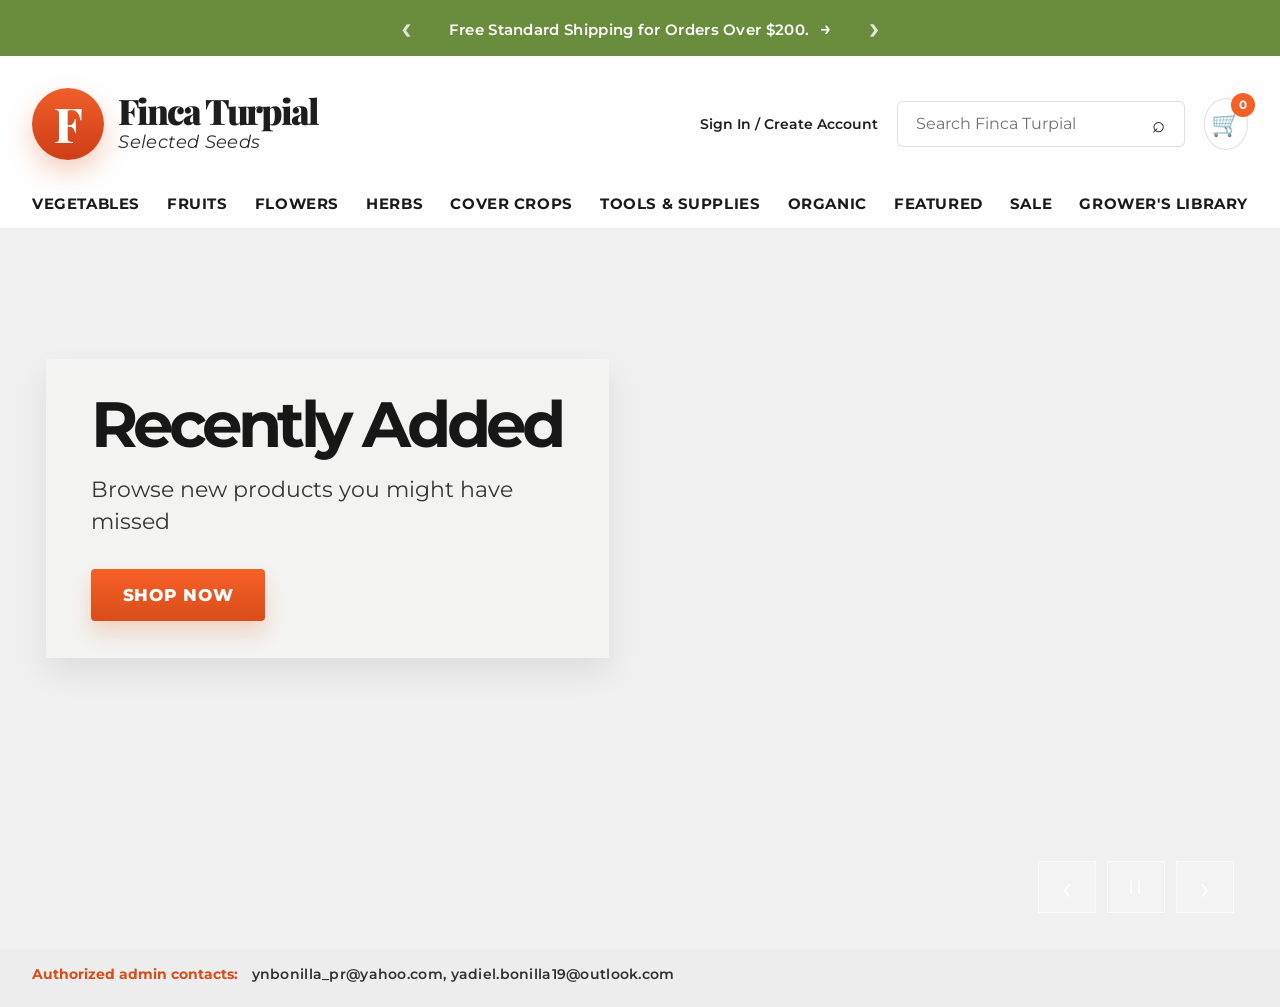
==== index.html @ 41f4fab1 "Initial Finca Turpial page" ====
<!DOCTYPE html>
<html lang="en">
  <head>
    <meta charset="UTF-8" />
    <meta name="viewport" content="width=device-width, initial-scale=1.0" />
    <title>Finca Turpial</title>
    <link rel="preconnect" href="https://fonts.googleapis.com" />
    <link rel="preconnect" href="https://fonts.gstatic.com" crossorigin />
    <link href="https://fonts.googleapis.com/css2?family=Montserrat:wght@400;500;600;700;800;900&family=Playfair+Display:wght@700;800;900&display=swap" rel="stylesheet" />
    <link rel="stylesheet" href="styles.css" />
  </head>
  <body>
    <div class="promo-bar">
      <button class="promo-arrow" aria-label="Previous offer">&lsaquo;</button>
      <span>Free Standard Shipping for Orders Over $200. <span class="promo-link">→</span></span>
      <button class="promo-arrow" aria-label="Next offer">&rsaquo;</button>
    </div>

    <header class="site-header">
      <div class="top-row">
        <div class="brand-wrap" aria-label="Finca Turpial home page">
          <div class="brand-mark">
            <span class="brand-circle">F</span>
          </div>
          <div class="brand-text">
            <h1>Finca Turpial</h1>
            <span>Selected Seeds</span>
          </div>
        </div>

        <div class="header-tools">
          <a href="#" class="account-link">Sign In / Create Account</a>

          <div class="search-wrap">
            <input type="text" aria-label="Search Finca Turpial" placeholder="Search Finca Turpial" />
            <button aria-label="Search">⌕</button>
          </div>

          <button class="cart-button" aria-label="Shopping cart">
            <span class="cart-icon">🛒</span>
            <span class="cart-count">0</span>
          </button>
        </div>
      </div>

      <nav class="main-nav" aria-label="Main navigation">
        <a href="#">VEGETABLES</a>
        <a href="#">FRUITS</a>
        <a href="#">FLOWERS</a>
        <a href="#">HERBS</a>
        <a href="#">COVER CROPS</a>
        <a href="#">TOOLS &amp; SUPPLIES</a>
        <a href="#">ORGANIC</a>
        <a href="#">FEATURED</a>
        <a href="#">SALE</a>
        <a href="#">GROWER'S LIBRARY</a>
      </nav>
    </header>

    <main class="hero-section">
      <div class="hero-card">
        <h2>Recently Added</h2>
        <p>Browse new products you might have missed</p>
        <button class="shop-button">SHOP NOW</button>
      </div>

      <div class="slider-controls" aria-label="Slider controls">
        <button class="control-button" aria-label="Previous slide">&lsaquo;</button>
        <button class="control-button pause" aria-label="Pause slider">II</button>
        <button class="control-button" aria-label="Next slide">&rsaquo;</button>
      </div>
    </main>

    <div class="admin-note">
      <strong>Authorized admin contacts:</strong>
      <span id="admin-list"></span>
    </div>

    <script src="script.js"></script>
  </body>
</html>
---- styles.css ----
:root {
  --orange: #f66027;
  --orange-deep: #d94d19;
  --orange-soft: #f8a16d;
  --white: #ffffff;
  --ash: #f1f1f1;
  --text: #1f1f1f;
  --muted: #4a4a4a;
  --shadow: rgba(19, 25, 18, 0.14);
}

* {
  box-sizing: border-box;
}

html {
  scroll-behavior: smooth;
}

body {
  margin: 0;
  font-family: "Montserrat", Arial, sans-serif;
  background: #ededed;
  color: var(--text);
}

button,
input {
  font: inherit;
}

.promo-bar {
  display: flex;
  align-items: center;
  justify-content: center;
  gap: 2rem;
  height: 56px;
  background: #6a8d3d;
  color: var(--white);
  font-size: 0.96rem;
  font-weight: 600;
  letter-spacing: 0.02em;
  position: relative;
}

.promo-arrow {
  background: transparent;
  border: none;
  color: var(--white);
  font-size: 2rem;
  line-height: 1;
  cursor: pointer;
  opacity: 0.8;
}

.promo-link {
  font-size: 1.2rem;
  margin-left: 0.4rem;
}

.site-header {
  background: rgba(255, 255, 255, 0.96);
  padding: 1.3rem 2rem 0;
  box-shadow: inset 0 -1px 0 rgba(49, 49, 49, 0.08);
}

.top-row {
  display: flex;
  align-items: center;
  justify-content: space-between;
  gap: 1.5rem;
  max-width: 1440px;
  margin: 0 auto;
  padding: 0.7rem 0 1rem;
}

.brand-wrap {
  display: flex;
  align-items: center;
  gap: 0.9rem;
  min-width: 320px;
}

.brand-mark {
  width: 72px;
  height: 72px;
  border-radius: 50%;
  display: grid;
  place-items: center;
  background: linear-gradient(180deg, #ef5f2b 0%, #cf3d17 100%);
  box-shadow: 0 12px 25px rgba(230, 94, 35, 0.28);
}

.brand-circle {
  font-family: "Playfair Display", serif;
  font-size: 3rem;
  font-weight: 800;
  color: var(--white);
  transform: translateY(-1px);
}

.brand-text {
  display: flex;
  flex-direction: column;
  align-items: flex-start;
}

.brand-text h1 {
  margin: 0;
  font-size: clamp(2.2rem, 2.6vw, 4rem);
  line-height: 0.9;
  letter-spacing: -0.06em;
  font-weight: 900;
  color: #1d1d1d;
  font-family: "Playfair Display", serif;
}

.brand-text span {
  font-size: 1.15rem;
  font-style: italic;
  color: #2d2d2d;
  letter-spacing: 0.02em;
  margin-top: 0.2rem;
}

.header-tools {
  display: flex;
  align-items: center;
  gap: 1.2rem;
}

.account-link {
  color: var(--text);
  text-decoration: none;
  font-size: 0.9rem;
  font-weight: 600;
  white-space: nowrap;
}

.search-wrap {
  display: flex;
  align-items: center;
  width: min(100%, 360px);
  height: 46px;
  padding: 0 0.8rem 0 1rem;
  background: var(--white);
  border: 1px solid rgba(0, 0, 0, 0.12);
  border-radius: 6px;
}

.search-wrap input {
  flex: 1;
  border: none;
  outline: none;
  background: transparent;
  color: var(--text);
  font-size: 1rem;
}

.search-wrap input::placeholder {
  color: rgba(0, 0, 0, 0.56);
}

.search-wrap button {
  background: transparent;
  border: none;
  color: var(--text);
  font-size: 1.4rem;
  cursor: pointer;
}

.cart-button {
  position: relative;
  width: 52px;
  height: 52px;
  border: 1px solid rgba(0, 0, 0, 0.12);
  border-radius: 50%;
  background: var(--white);
  cursor: pointer;
}

.cart-icon {
  font-size: 1.5rem;
}

.cart-count {
  position: absolute;
  top: -6px;
  right: -8px;
  width: 24px;
  height: 24px;
  border-radius: 50%;
  background: var(--orange);
  color: var(--white);
  display: grid;
  place-items: center;
  font-size: 0.72rem;
  font-weight: 700;
}

.main-nav {
  max-width: 1440px;
  margin: 0 auto;
  display: flex;
  align-items: center;
  justify-content: space-between;
  gap: 1rem;
  padding: 1.2rem 0 1rem;
  flex-wrap: wrap;
}

.main-nav a {
  color: #1a1a1a;
  text-decoration: none;
  font-size: 0.92rem;
  font-weight: 700;
  letter-spacing: 0.04em;
  text-transform: uppercase;
}

.hero-section {
  position: relative;
  min-height: 720px;
  background-image: url("https://images.unsplash.com/photo-1466692476868-aef1dfb1e735?auto=format&fit=crop&w=1800&q=80");
  background-size: cover;
  background-position: center;
  overflow: hidden;
}

.hero-section::before {
  content: "";
  position: absolute;
  inset: 0;
  background: rgba(255, 255, 255, 0.15);
}

.hero-card {
  position: absolute;
  left: 46px;
  top: 130px;
  width: min(630px, 44vw);
  padding: 2.2rem 2.8rem 2.3rem;
  background: rgba(245, 244, 242, 0.66);
  backdrop-filter: blur(3px);
  border-radius: 0;
  box-shadow: 0 14px 30px rgba(8, 8, 8, 0.08);
}

.hero-card h2 {
  margin: 0;
  font-size: clamp(3.2rem, 5vw, 6rem);
  line-height: 0.95;
  letter-spacing: -0.07em;
  font-weight: 700;
  color: #171717;
  font-family: "Montserrat", Arial, sans-serif;
}

.hero-card p {
  margin: 1.2rem 0 2rem;
  color: rgba(17, 17, 17, 0.84);
  font-size: clamp(1.2rem, 1.7vw, 1.6rem);
  line-height: 1.45;
  max-width: 30ch;
}

.shop-button {
  border: none;
  background: linear-gradient(180deg, var(--orange) 0%, var(--orange-deep) 100%);
  color: var(--white);
  font-size: 1.05rem;
  font-weight: 800;
  letter-spacing: 0.04em;
  padding: 1rem 2rem;
  border-radius: 4px;
  box-shadow: 0 12px 20px rgba(230, 94, 35, 0.22);
  cursor: pointer;
}

.slider-controls {
  position: absolute;
  right: 46px;
  bottom: 36px;
  display: flex;
  gap: 0.7rem;
}

.control-button {
  width: 58px;
  height: 52px;
  border: 1px solid rgba(255, 255, 255, 0.6);
  background: rgba(255, 255, 255, 0.18);
  color: var(--white);
  font-size: 2rem;
  cursor: pointer;
}

.control-button.pause {
  font-size: 1.2rem;
  letter-spacing: 0.12em;
}

.admin-note {
  display: flex;
  flex-wrap: wrap;
  align-items: center;
  gap: 0.85rem;
  max-width: 1440px;
  margin: 0 auto;
  padding: 1rem 2rem 1.5rem;
  font-size: 0.9rem;
  color: #313131;
}

.admin-note strong {
  color: var(--orange-deep);
}

#admin-list {
  font-weight: 600;
  letter-spacing: 0.02em;
}

@media (max-width: 980px) {
  .top-row {
    flex-wrap: wrap;
    justify-content: center;
  }

  .header-tools {
    width: 100%;
    justify-content: center;
    flex-wrap: wrap;
  }

  .main-nav {
    justify-content: center;
  }

  .hero-card {
    position: relative;
    inset: auto;
    width: min(90vw, 520px);
    margin: 150px 0 0 32px;
  }
}

@media (max-width: 640px) {
  .promo-bar {
    gap: 0.8rem;
    font-size: 0.78rem;
    padding: 0 1rem;
  }

  .site-header {
    padding-left: 0.85rem;
    padding-right: 0.85rem;
  }

  .brand-wrap {
    width: 100%;
    justify-content: center;
  }

  .brand-text h1 {
    font-size: 2.3rem;
  }

  .search-wrap {
    width: min(100%, 280px);
  }

  .hero-section {
    min-height: 540px;
  }

  .hero-card {
    margin-left: 0.9rem;
    padding: 1.5rem 1.2rem;
    width: min(82vw, 420px);
  }

  .hero-card h2 {
    font-size: 2.8rem;
  }

  .hero-card p {
    font-size: 1.1rem;
  }

  .slider-controls {
    right: 14px;
    bottom: 20px;
  }
}
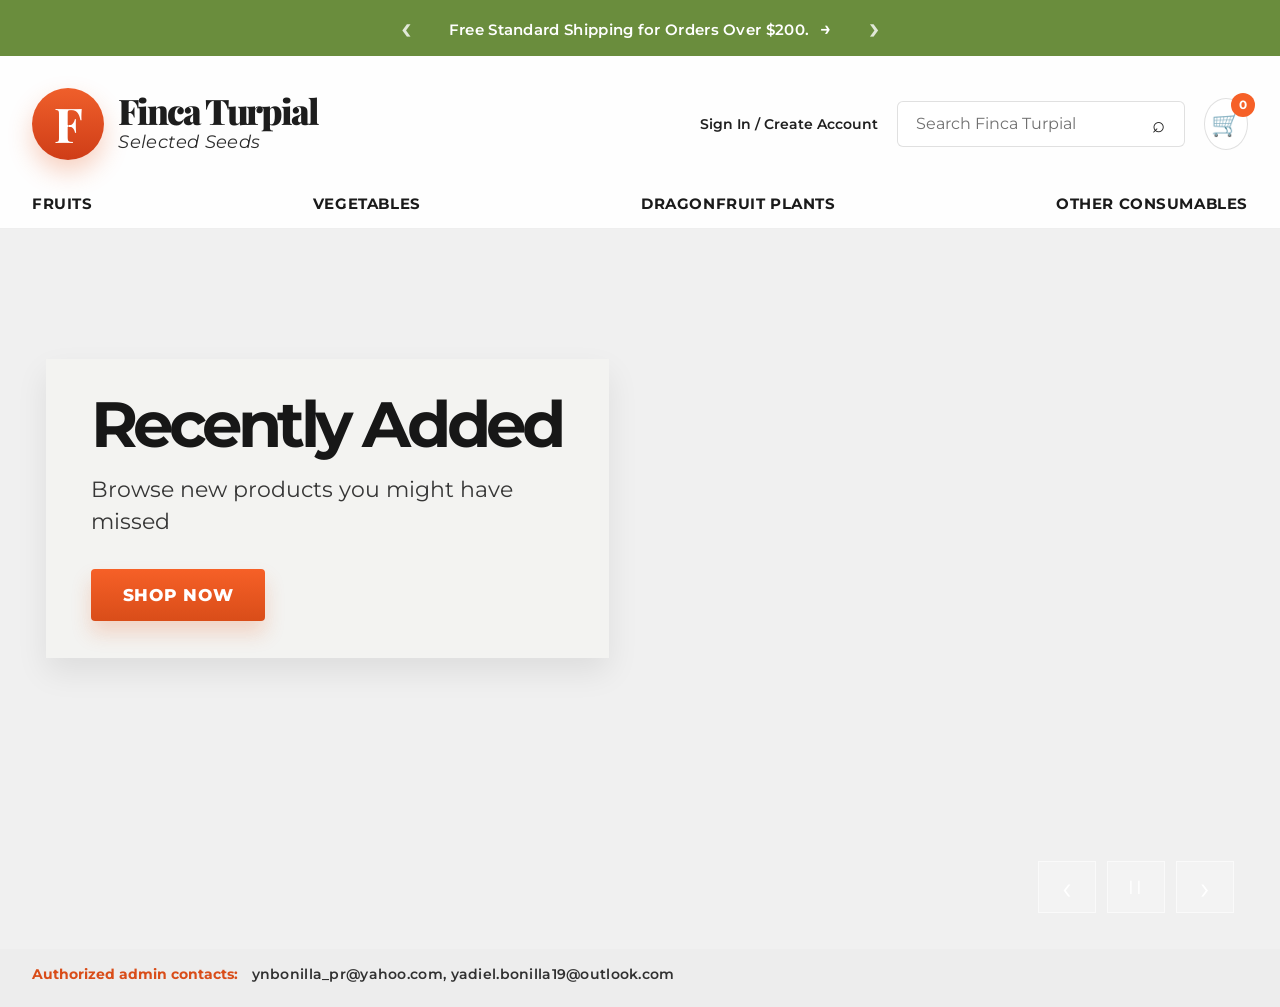
==== commit 1ba29c91: "Reduce menu items to fruit and consumable categories" ====
--- a/index.html
+++ b/index.html
@@ -44,16 +44,10 @@
       </div>
 
       <nav class="main-nav" aria-label="Main navigation">
+        <a href="#">FRUITS</a>
         <a href="#">VEGETABLES</a>
-        <a href="#">FRUITS</a>
-        <a href="#">FLOWERS</a>
-        <a href="#">HERBS</a>
-        <a href="#">COVER CROPS</a>
-        <a href="#">TOOLS &amp; SUPPLIES</a>
-        <a href="#">ORGANIC</a>
-        <a href="#">FEATURED</a>
-        <a href="#">SALE</a>
-        <a href="#">GROWER'S LIBRARY</a>
+        <a href="#">DRAGONFRUIT PLANTS</a>
+        <a href="#">OTHER CONSUMABLES</a>
       </nav>
     </header>
 
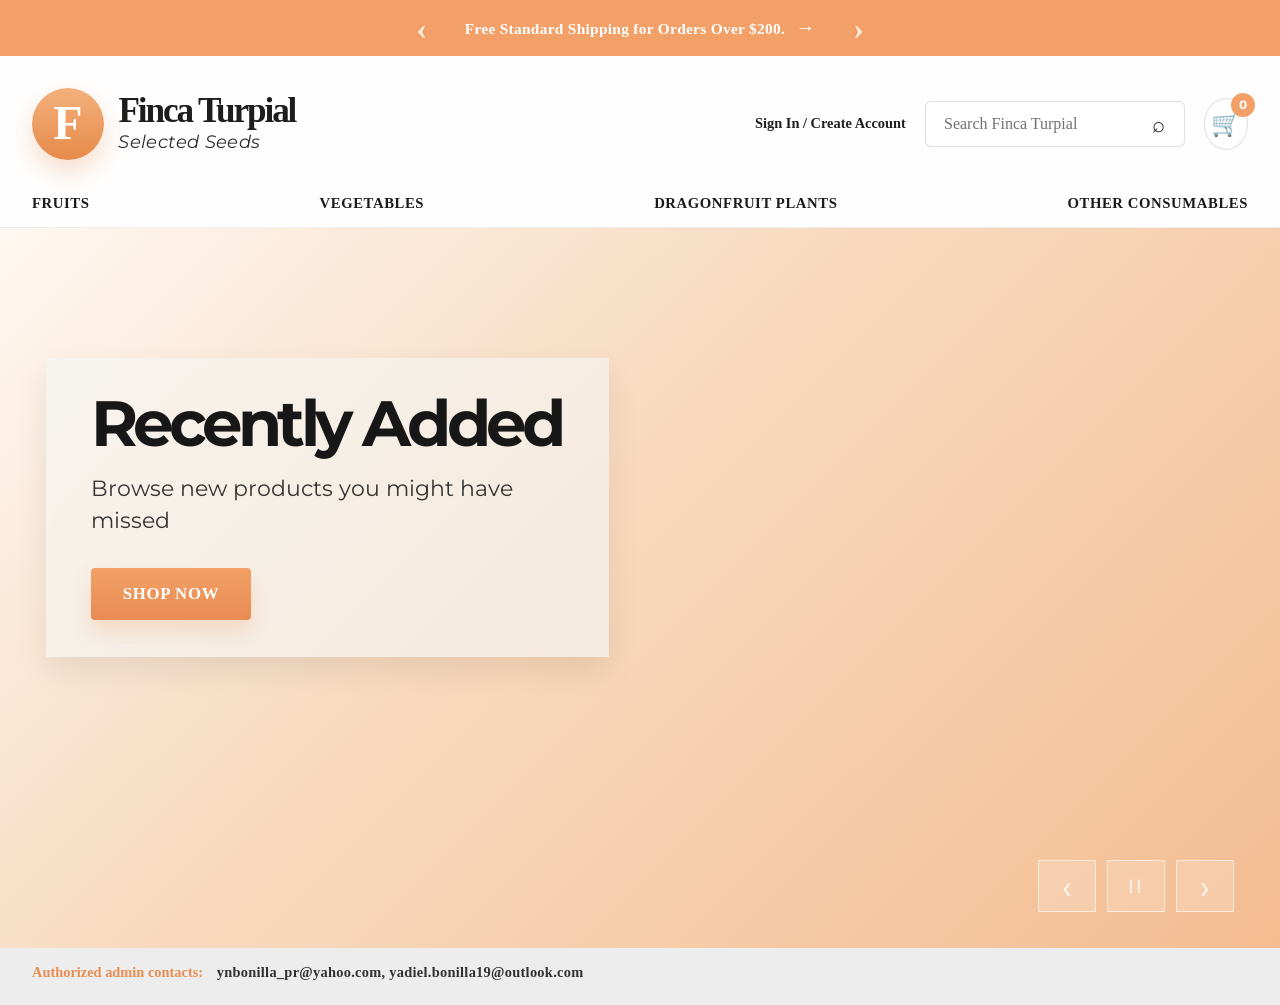
==== commit 90debc2d: "Switch to Copperplate-style typography" ====
--- a/index.html
+++ b/index.html
@@ -6,7 +6,7 @@
     <title>Finca Turpial</title>
     <link rel="preconnect" href="https://fonts.googleapis.com" />
     <link rel="preconnect" href="https://fonts.gstatic.com" crossorigin />
-    <link href="https://fonts.googleapis.com/css2?family=Montserrat:wght@400;500;600;700;800;900&family=Playfair+Display:wght@700;800;900&display=swap" rel="stylesheet" />
+    <link href="https://fonts.googleapis.com/css2?family=Copperplate:wght@400;700&family=Montserrat:wght@400;500;600;700;800;900&display=swap" rel="stylesheet" />
     <link rel="stylesheet" href="styles.css" />
   </head>
   <body>
--- a/styles.css
+++ b/styles.css
@@ -1,7 +1,7 @@
 :root {
-  --orange: #f66027;
-  --orange-deep: #d94d19;
-  --orange-soft: #f8a16d;
+  --orange: #f2a067;
+  --orange-deep: #e88c52;
+  --orange-soft: #f7c59a;
   --white: #ffffff;
   --ash: #f1f1f1;
   --text: #1f1f1f;
@@ -24,6 +24,18 @@
   color: var(--text);
 }
 
+.brand-text h1,
+.hero-card h2,
+.main-nav a,
+.shop-button,
+.promo-bar,
+.account-link,
+.search-wrap input,
+.admin-note strong,
+.admin-note span {
+  font-family: "Copperplate", "Copperplate Gothic", "Papyrus", serif;
+}
+
 button,
 input {
   font: inherit;
@@ -35,7 +47,7 @@
   justify-content: center;
   gap: 2rem;
   height: 56px;
-  background: #6a8d3d;
+  background: var(--orange);
   color: var(--white);
   font-size: 0.96rem;
   font-weight: 600;
@@ -87,8 +99,8 @@
   border-radius: 50%;
   display: grid;
   place-items: center;
-  background: linear-gradient(180deg, #ef5f2b 0%, #cf3d17 100%);
-  box-shadow: 0 12px 25px rgba(230, 94, 35, 0.28);
+  background: linear-gradient(180deg, #f4b07c 0%, #e68b4a 100%);
+  box-shadow: 0 12px 25px rgba(230, 141, 82, 0.28);
 }
 
 .brand-circle {
@@ -221,9 +233,7 @@
 .hero-section {
   position: relative;
   min-height: 720px;
-  background-image: url("https://images.unsplash.com/photo-1466692476868-aef1dfb1e735?auto=format&fit=crop&w=1800&q=80");
-  background-size: cover;
-  background-position: center;
+  background: linear-gradient(135deg, #fff7f1 0%, #f7d8bb 42%, #f3b88a 100%);
   overflow: hidden;
 }
 
@@ -231,7 +241,7 @@
   content: "";
   position: absolute;
   inset: 0;
-  background: rgba(255, 255, 255, 0.15);
+  background: rgba(255, 255, 255, 0.06);
 }
 
 .hero-card {
@@ -273,7 +283,7 @@
   letter-spacing: 0.04em;
   padding: 1rem 2rem;
   border-radius: 4px;
-  box-shadow: 0 12px 20px rgba(230, 94, 35, 0.22);
+  box-shadow: 0 12px 20px rgba(230, 141, 82, 0.22);
   cursor: pointer;
 }
 
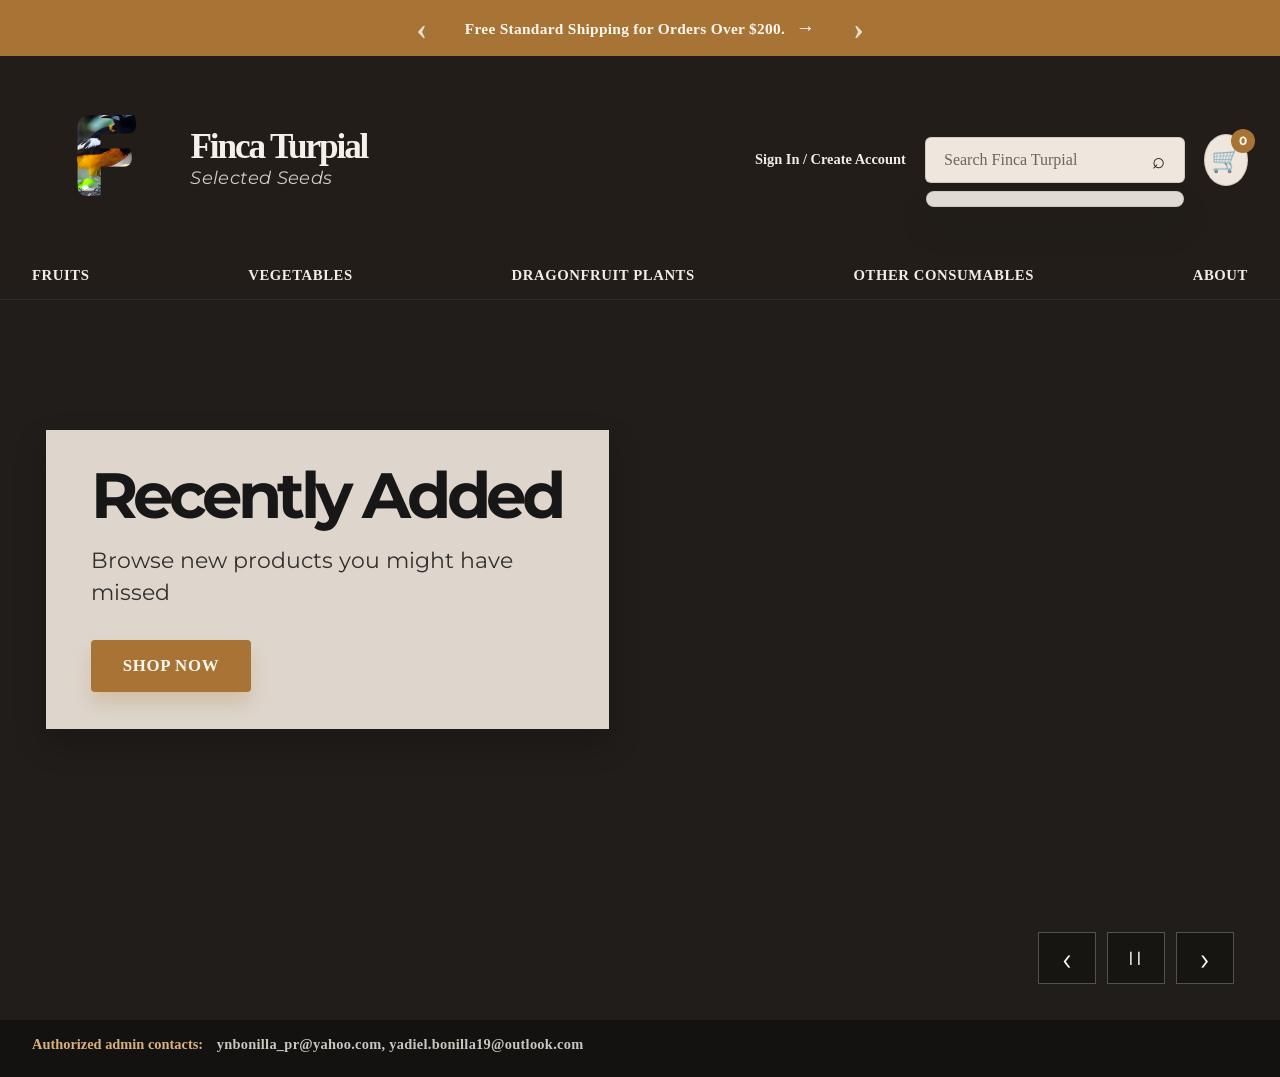
==== commit c95464bd: "Use bold rounded Baloo 2 font for logo F to match reference style" ====
--- a/index.html
+++ b/index.html
@@ -6,7 +6,7 @@
     <title>Finca Turpial</title>
     <link rel="preconnect" href="https://fonts.googleapis.com" />
     <link rel="preconnect" href="https://fonts.gstatic.com" crossorigin />
-    <link href="https://fonts.googleapis.com/css2?family=Copperplate:wght@400;700&family=Montserrat:wght@400;500;600;700;800;900&display=swap" rel="stylesheet" />
+    <link href="https://fonts.googleapis.com/css2?family=Copperplate:wght@400;700&family=Baloo+2:wght@700;800&family=Montserrat:wght@400;500;600;700;800;900&display=swap" rel="stylesheet" />
     <link rel="stylesheet" href="styles.css" />
   </head>
   <body>
@@ -44,10 +44,11 @@
       </div>
 
       <nav class="main-nav" aria-label="Main navigation">
-        <a href="#">FRUITS</a>
-        <a href="#">VEGETABLES</a>
-        <a href="#">DRAGONFRUIT PLANTS</a>
-        <a href="#">OTHER CONSUMABLES</a>
+        <a href="fruits.html">FRUITS</a>
+        <a href="vegetables.html">VEGETABLES</a>
+        <a href="dragonfruit-plants.html">DRAGONFRUIT PLANTS</a>
+        <a href="other-consumables.html">OTHER CONSUMABLES</a>
+        <a href="about.html">ABOUT</a>
       </nav>
     </header>
 
--- a/styles.css
+++ b/styles.css
@@ -1,12 +1,19 @@
 :root {
-  --orange: #f2a067;
-  --orange-deep: #e88c52;
-  --orange-soft: #f7c59a;
+  --accent: #a87436;
+  --accent-deep: #8c5d22;
+  --accent-soft: #d8b27c;
+  --accent-contrast: #fff8ee;
+  --accent-rgb: 168, 116, 54;
+  --accent-deep-rgb: 140, 93, 34;
   --white: #ffffff;
-  --ash: #f1f1f1;
+  --surface: #221d19;
+  --surface-soft: #efe6dd;
+  --surface-card: #2a2420;
+  --surface-strong: #141210;
+  --ash: #302823;
   --text: #1f1f1f;
-  --muted: #4a4a4a;
-  --shadow: rgba(19, 25, 18, 0.14);
+  --muted: #4f4842;
+  --shadow: rgba(0, 0, 0, 0.3);
 }
 
 * {
@@ -20,8 +27,8 @@
 body {
   margin: 0;
   font-family: "Montserrat", Arial, sans-serif;
-  background: #ededed;
-  color: var(--text);
+  background: var(--surface-strong);
+  color: #f4ede6;
 }
 
 .brand-text h1,
@@ -47,8 +54,8 @@
   justify-content: center;
   gap: 2rem;
   height: 56px;
-  background: var(--orange);
-  color: var(--white);
+  background: var(--accent);
+  color: var(--accent-contrast);
   font-size: 0.96rem;
   font-weight: 600;
   letter-spacing: 0.02em;
@@ -58,22 +65,27 @@
 .promo-arrow {
   background: transparent;
   border: none;
-  color: var(--white);
+  color: var(--accent-contrast);
   font-size: 2rem;
   line-height: 1;
   cursor: pointer;
   opacity: 0.8;
 }
 
+.promo-arrow:hover,
+.promo-arrow:focus-visible {
+  opacity: 1;
+}
+
 .promo-link {
   font-size: 1.2rem;
   margin-left: 0.4rem;
 }
 
 .site-header {
-  background: rgba(255, 255, 255, 0.96);
+  background: var(--surface);
   padding: 1.3rem 2rem 0;
-  box-shadow: inset 0 -1px 0 rgba(49, 49, 49, 0.08);
+  box-shadow: inset 0 -1px 0 rgba(255, 255, 255, 0.08);
 }
 
 .top-row {
@@ -94,21 +106,34 @@
 }
 
 .brand-mark {
-  width: 72px;
-  height: 72px;
-  border-radius: 50%;
+  width: 144px;
+  height: 144px;
   display: grid;
   place-items: center;
-  background: linear-gradient(180deg, #f4b07c 0%, #e68b4a 100%);
-  box-shadow: 0 12px 25px rgba(230, 141, 82, 0.28);
 }
 
 .brand-circle {
-  font-family: "Playfair Display", serif;
-  font-size: 3rem;
+  font-family: "Baloo 2", "Playfair Display", sans-serif;
+  font-size: 8.25rem;
   font-weight: 800;
-  color: var(--white);
+  line-height: 1;
+  color: var(--accent-contrast);
   transform: translateY(-1px);
+  background-image: url("assets/logo-fill.jpg");
+  background-size: 180%;
+  background-position: 70% 25%;
+  background-repeat: no-repeat;
+  -webkit-background-clip: text;
+  background-clip: text;
+  -webkit-text-fill-color: transparent;
+}
+
+/* Fallback for browsers without background-clip: text support */
+@supports not ((-webkit-background-clip: text) or (background-clip: text)) {
+  .brand-circle {
+    background-image: none;
+    color: var(--accent-contrast);
+  }
 }
 
 .brand-text {
@@ -123,14 +148,14 @@
   line-height: 0.9;
   letter-spacing: -0.06em;
   font-weight: 900;
-  color: #1d1d1d;
+  color: #f7f0e9;
   font-family: "Playfair Display", serif;
 }
 
 .brand-text span {
   font-size: 1.15rem;
   font-style: italic;
-  color: #2d2d2d;
+  color: rgba(247, 240, 233, 0.82);
   letter-spacing: 0.02em;
   margin-top: 0.2rem;
 }
@@ -142,7 +167,7 @@
 }
 
 .account-link {
-  color: var(--text);
+  color: #f3ece4;
   text-decoration: none;
   font-size: 0.9rem;
   font-weight: 600;
@@ -150,12 +175,13 @@
 }
 
 .search-wrap {
+  position: relative;
   display: flex;
   align-items: center;
   width: min(100%, 360px);
   height: 46px;
   padding: 0 0.8rem 0 1rem;
-  background: var(--white);
+  background: var(--surface-soft);
   border: 1px solid rgba(0, 0, 0, 0.12);
   border-radius: 6px;
 }
@@ -181,13 +207,56 @@
   cursor: pointer;
 }
 
+.search-results {
+  position: absolute;
+  top: calc(100% + 0.55rem);
+  left: 0;
+  right: 0;
+  display: grid;
+  gap: 0.35rem;
+  padding: 0.45rem;
+  background: rgba(230, 223, 216, 0.98);
+  border: 1px solid rgba(0, 0, 0, 0.08);
+  border-radius: 12px;
+  box-shadow: 0 18px 35px rgba(19, 25, 18, 0.14);
+  z-index: 20;
+}
+
+.search-result {
+  display: flex;
+  align-items: center;
+  justify-content: space-between;
+  gap: 1rem;
+  width: 100%;
+  padding: 0.75rem 0.85rem;
+  border-radius: 10px;
+  color: var(--text);
+  text-align: left;
+  transition: background 0.2s ease, color 0.2s ease;
+}
+
+.search-result:hover,
+.search-result.active {
+  background: rgba(var(--accent-rgb), 0.18);
+  color: var(--accent-deep);
+}
+
+.search-result-name {
+  font-weight: 700;
+}
+
+.search-result-category {
+  color: var(--muted);
+  font-size: 0.84rem;
+}
+
 .cart-button {
   position: relative;
   width: 52px;
   height: 52px;
   border: 1px solid rgba(0, 0, 0, 0.12);
   border-radius: 50%;
-  background: var(--white);
+  background: var(--surface-soft);
   cursor: pointer;
 }
 
@@ -202,8 +271,8 @@
   width: 24px;
   height: 24px;
   border-radius: 50%;
-  background: var(--orange);
-  color: var(--white);
+  background: var(--accent);
+  color: var(--accent-contrast);
   display: grid;
   place-items: center;
   font-size: 0.72rem;
@@ -222,7 +291,7 @@
 }
 
 .main-nav a {
-  color: #1a1a1a;
+  color: #f3ece4;
   text-decoration: none;
   font-size: 0.92rem;
   font-weight: 700;
@@ -230,10 +299,15 @@
   text-transform: uppercase;
 }
 
+.main-nav a.active,
+.main-nav a:hover {
+  color: var(--accent-soft);
+}
+
 .hero-section {
   position: relative;
   min-height: 720px;
-  background: linear-gradient(135deg, #fff7f1 0%, #f7d8bb 42%, #f3b88a 100%);
+  background: #1a1613;
   overflow: hidden;
 }
 
@@ -241,7 +315,7 @@
   content: "";
   position: absolute;
   inset: 0;
-  background: rgba(255, 255, 255, 0.06);
+  background: rgba(255, 255, 255, 0.03);
 }
 
 .hero-card {
@@ -250,10 +324,10 @@
   top: 130px;
   width: min(630px, 44vw);
   padding: 2.2rem 2.8rem 2.3rem;
-  background: rgba(245, 244, 242, 0.66);
+  background: rgba(239, 230, 221, 0.92);
   backdrop-filter: blur(3px);
   border-radius: 0;
-  box-shadow: 0 14px 30px rgba(8, 8, 8, 0.08);
+  box-shadow: 0 14px 30px rgba(0, 0, 0, 0.22);
 }
 
 .hero-card h2 {
@@ -276,15 +350,21 @@
 
 .shop-button {
   border: none;
-  background: linear-gradient(180deg, var(--orange) 0%, var(--orange-deep) 100%);
-  color: var(--white);
+  background: var(--accent);
+  color: var(--accent-contrast);
   font-size: 1.05rem;
   font-weight: 800;
   letter-spacing: 0.04em;
   padding: 1rem 2rem;
   border-radius: 4px;
-  box-shadow: 0 12px 20px rgba(230, 141, 82, 0.22);
+  box-shadow: 0 12px 20px rgba(var(--accent-rgb), 0.24);
   cursor: pointer;
+}
+
+.shop-button:hover,
+.shop-button:focus-visible {
+  background: var(--accent-deep);
+  box-shadow: 0 14px 24px rgba(var(--accent-deep-rgb), 0.26);
 }
 
 .slider-controls {
@@ -298,8 +378,8 @@
 .control-button {
   width: 58px;
   height: 52px;
-  border: 1px solid rgba(255, 255, 255, 0.6);
-  background: rgba(255, 255, 255, 0.18);
+  border: 1px solid rgba(255, 255, 255, 0.26);
+  background: rgba(20, 18, 16, 0.72);
   color: var(--white);
   font-size: 2rem;
   cursor: pointer;
@@ -308,6 +388,276 @@
 .control-button.pause {
   font-size: 1.2rem;
   letter-spacing: 0.12em;
+}
+
+.catalog-page {
+  padding: 3rem 2rem 4rem;
+  background: var(--surface);
+}
+
+.category-shell {
+  max-width: 1320px;
+  margin: 0 auto;
+}
+
+.page-heading {
+  margin: 0 0 1.5rem;
+  font-size: clamp(2.2rem, 4vw, 4rem);
+  text-transform: uppercase;
+  letter-spacing: 0.04em;
+  color: #f4ede6;
+}
+
+.page-subtitle {
+  margin: 0 0 2rem;
+  color: rgba(244, 237, 230, 0.74);
+  font-size: 1.05rem;
+  max-width: 62ch;
+}
+
+.product-grid {
+  display: grid;
+  grid-template-columns: repeat(4, minmax(0, 1fr));
+  gap: 1.6rem 1.8rem;
+  align-items: start;
+}
+
+.product-card {
+  position: relative;
+  width: 100%;
+  background: var(--surface-card);
+  border: 1px solid rgba(var(--accent-rgb), 0.18);
+  border-radius: 18px;
+  box-shadow: 0 12px 26px rgba(0, 0, 0, 0.24);
+  overflow: hidden;
+  transition: transform 0.25s ease, box-shadow 0.25s ease, border-color 0.25s ease;
+}
+
+.product-card[tabindex] {
+  cursor: default;
+}
+
+.product-card:focus-visible {
+  outline: 3px solid rgba(var(--accent-rgb), 0.45);
+  outline-offset: 4px;
+}
+
+.product-card-highlight {
+  border-color: var(--accent-deep);
+  box-shadow: 0 20px 38px rgba(var(--accent-deep-rgb), 0.22);
+  transform: translateY(-4px);
+}
+
+.farm-map-section {
+  margin-top: 2.5rem;
+}
+
+.farm-map-section h3 {
+  color: #f4ede6;
+  margin-bottom: 0.6rem;
+}
+
+.farm-map {
+  height: 480px;
+  width: 100%;
+  border-radius: 18px;
+  border: 1px solid rgba(var(--accent-rgb), 0.28);
+  box-shadow: 0 12px 26px rgba(0, 0, 0, 0.24);
+  background: var(--surface-strong);
+  overflow: hidden;
+}
+
+.farm-map .leaflet-container {
+  background: var(--surface-strong);
+  font-family: "Montserrat", sans-serif;
+}
+
+.farm-map .leaflet-control-zoom a {
+  background: var(--surface-card);
+  color: var(--accent-soft);
+  border-color: rgba(var(--accent-rgb), 0.3);
+}
+
+.farm-map .leaflet-control-zoom a:hover {
+  background: var(--accent);
+  color: var(--accent-contrast);
+}
+
+.farm-map-pin-dot {
+  display: block;
+  width: 18px;
+  height: 18px;
+  border-radius: 50%;
+  background: var(--accent);
+  border: 2px solid var(--accent-contrast);
+  box-shadow: 0 0 0 3px rgba(var(--accent-rgb), 0.35);
+  cursor: pointer;
+}
+
+.farm-map-tooltip.leaflet-tooltip {
+  background: var(--surface-card);
+  color: #f4ede6;
+  border: 1px solid rgba(var(--accent-rgb), 0.35);
+  font-weight: 600;
+}
+
+.farm-map-tooltip.leaflet-tooltip::before {
+  border-top-color: rgba(var(--accent-rgb), 0.35);
+}
+
+.product-image {
+  position: relative;
+  height: 180px;
+  background: var(--accent);
+  display: grid;
+  place-items: center;
+  font-size: 4rem;
+}
+
+.product-tooltip {
+  position: fixed;
+  margin: 0;
+  width: min(220px, calc(100vw - 2rem));
+  padding: 0.95rem 1rem;
+  border-radius: 14px;
+  border: 1px solid rgba(var(--accent-deep-rgb), 0.34);
+  background: rgba(230, 223, 216, 0.98);
+  color: var(--text);
+  font-size: 0.9rem;
+  line-height: 1.45;
+  box-shadow: 0 18px 34px rgba(var(--accent-deep-rgb), 0.18);
+  opacity: 0;
+  visibility: hidden;
+  transform: translate3d(0, 8px, 0);
+  pointer-events: none;
+  transition: opacity 0.2s ease, transform 0.2s ease, visibility 0.2s ease;
+  z-index: 50;
+}
+
+@media (min-width: 981px) {
+  .product-card {
+    width: min(100%, 210px);
+    justify-self: center;
+  }
+
+  .product-tooltip {
+    width: min(180px, calc(100vw - 2rem));
+  }
+}
+
+.product-tooltip::before {
+  content: "";
+  position: absolute;
+  width: 12px;
+  height: 12px;
+  background: inherit;
+  border: inherit;
+  border-top: 0;
+  border-left: 0;
+  transform: rotate(45deg);
+}
+
+.product-tooltip[data-side="right"]::before {
+  top: 50%;
+  left: -7px;
+  transform: translateY(-50%) rotate(135deg);
+}
+
+.product-tooltip[data-side="left"]::before {
+  top: 50%;
+  right: -7px;
+  transform: translateY(-50%) rotate(-45deg);
+}
+
+.product-tooltip[data-side="below"]::before {
+  top: -7px;
+  left: 50%;
+  transform: translateX(-50%) rotate(-135deg);
+}
+
+.product-tooltip[data-side="above"]::before {
+  bottom: -7px;
+  left: 50%;
+  transform: translateX(-50%) rotate(45deg);
+}
+
+.product-tooltip.tooltip-visible {
+  opacity: 1;
+  visibility: visible;
+  transform: translate3d(0, 0, 0);
+}
+
+.product-body {
+  padding: 1.1rem 1rem 1.25rem;
+  background: var(--surface-card);
+}
+
+.product-body h3 {
+  margin: 0 0 0.5rem;
+  font-size: 1.3rem;
+  color: #f7f0e9;
+}
+
+.product-body p {
+  margin: 0 0 0.8rem;
+  color: rgba(244, 237, 230, 0.78);
+  line-height: 1.5;
+}
+
+.product-price {
+  display: flex;
+  justify-content: space-between;
+  align-items: center;
+  font-weight: 700;
+  color: var(--accent-soft);
+}
+
+.product-price span:last-child {
+  background: rgba(var(--accent-rgb), 0.2);
+  color: #f7f0e9;
+  padding: 0.35rem 0.55rem;
+  border-radius: 999px;
+  font-size: 0.8rem;
+}
+
+.about-layout {
+  display: grid;
+  grid-template-columns: 1.2fr 0.8fr;
+  gap: 2rem;
+  align-items: start;
+}
+
+.about-panel,
+.info-card {
+  background: var(--surface-soft);
+  border: 1px solid rgba(0, 0, 0, 0.08);
+  border-radius: 18px;
+  padding: 1.5rem;
+  box-shadow: 0 12px 26px rgba(27, 27, 27, 0.06);
+}
+
+.info-card {
+  background: var(--surface-soft);
+}
+
+.about-panel h3,
+.info-card h3 {
+  margin-top: 0;
+  margin-bottom: 1rem;
+  font-size: 1.5rem;
+  color: var(--text);
+}
+
+.about-panel p,
+.info-card p,
+.info-card li {
+  color: var(--muted);
+  line-height: 1.7;
+}
+
+.info-card ul {
+  margin: 0;
+  padding-left: 1.2rem;
 }
 
 .admin-note {
@@ -319,11 +669,11 @@
   margin: 0 auto;
   padding: 1rem 2rem 1.5rem;
   font-size: 0.9rem;
-  color: #313131;
+  color: rgba(244, 237, 230, 0.82);
 }
 
 .admin-note strong {
-  color: var(--orange-deep);
+  color: var(--accent-soft);
 }
 
 #admin-list {
@@ -353,6 +703,10 @@
     width: min(90vw, 520px);
     margin: 150px 0 0 32px;
   }
+
+  .product-grid {
+    grid-template-columns: repeat(2, minmax(0, 1fr));
+  }
 }
 
 @media (max-width: 640px) {
@@ -402,4 +756,12 @@
     right: 14px;
     bottom: 20px;
   }
-}
+
+  .product-grid {
+    grid-template-columns: 1fr;
+  }
+
+  .product-tooltip {
+    width: min(240px, calc(100vw - 1.5rem));
+  }
+}
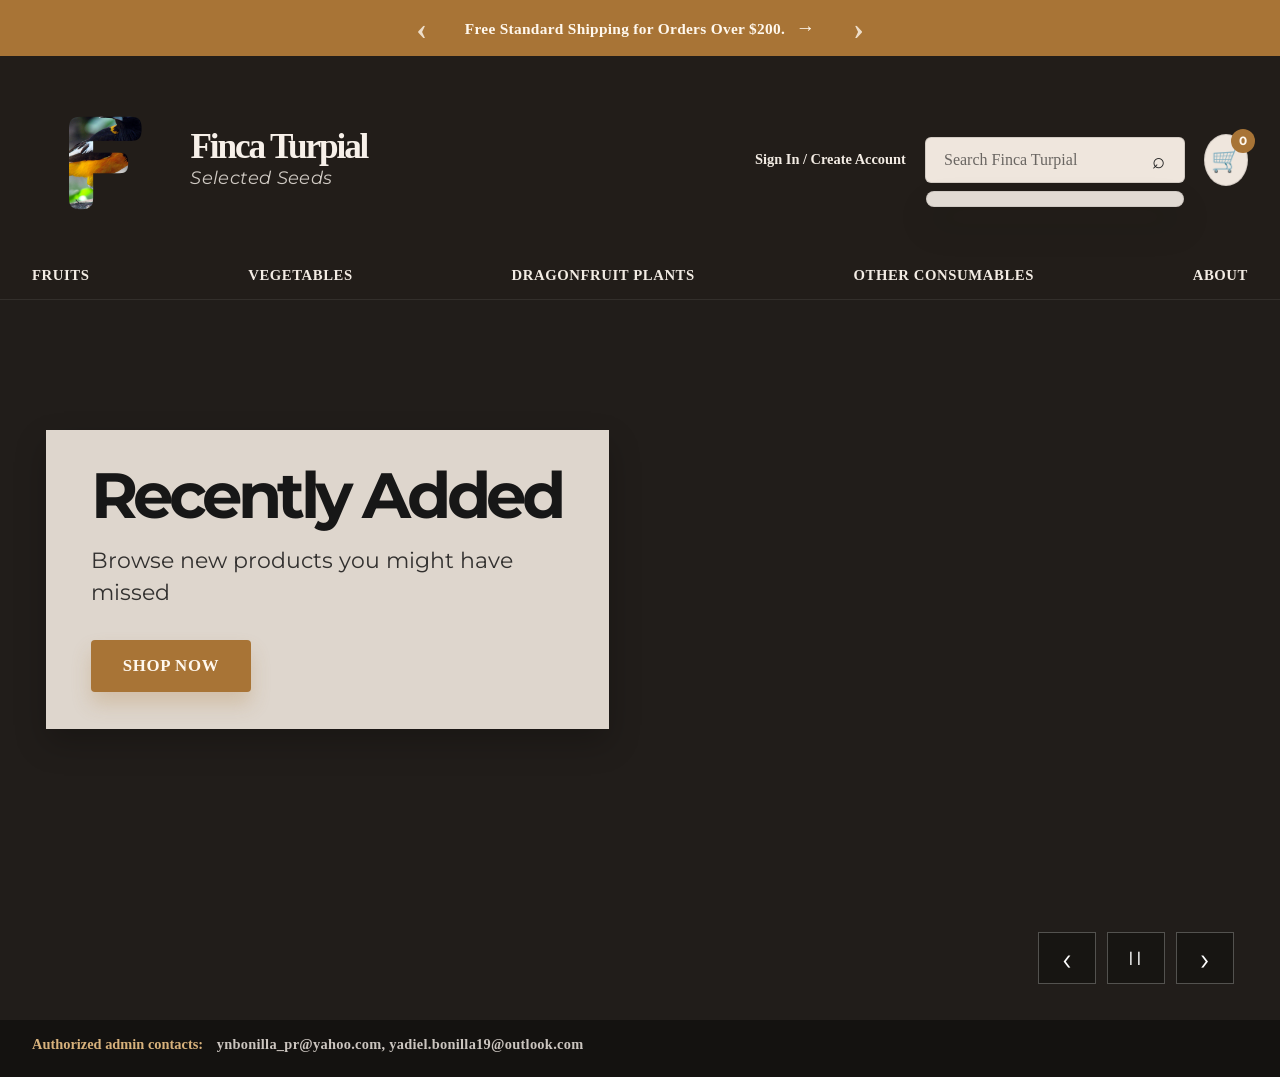
==== commit 3b98ee8e: "Switch logo font to Fredoka for rounded bulbous look closer to reference" ====
--- a/index.html
+++ b/index.html
@@ -6,7 +6,7 @@
     <title>Finca Turpial</title>
     <link rel="preconnect" href="https://fonts.googleapis.com" />
     <link rel="preconnect" href="https://fonts.gstatic.com" crossorigin />
-    <link href="https://fonts.googleapis.com/css2?family=Copperplate:wght@400;700&family=Baloo+2:wght@700;800&family=Montserrat:wght@400;500;600;700;800;900&display=swap" rel="stylesheet" />
+    <link href="https://fonts.googleapis.com/css2?family=Copperplate:wght@400;700&family=Baloo+2:wght@700;800&family=Fredoka:wght@600;700&family=Montserrat:wght@400;500;600;700;800;900&display=swap" rel="stylesheet" />
     <link rel="stylesheet" href="styles.css" />
   </head>
   <body>
--- a/styles.css
+++ b/styles.css
@@ -113,9 +113,9 @@
 }
 
 .brand-circle {
-  font-family: "Baloo 2", "Playfair Display", sans-serif;
+  font-family: "Fredoka", "Baloo 2", "Playfair Display", sans-serif;
   font-size: 8.25rem;
-  font-weight: 800;
+  font-weight: 700;
   line-height: 1;
   color: var(--accent-contrast);
   transform: translateY(-1px);
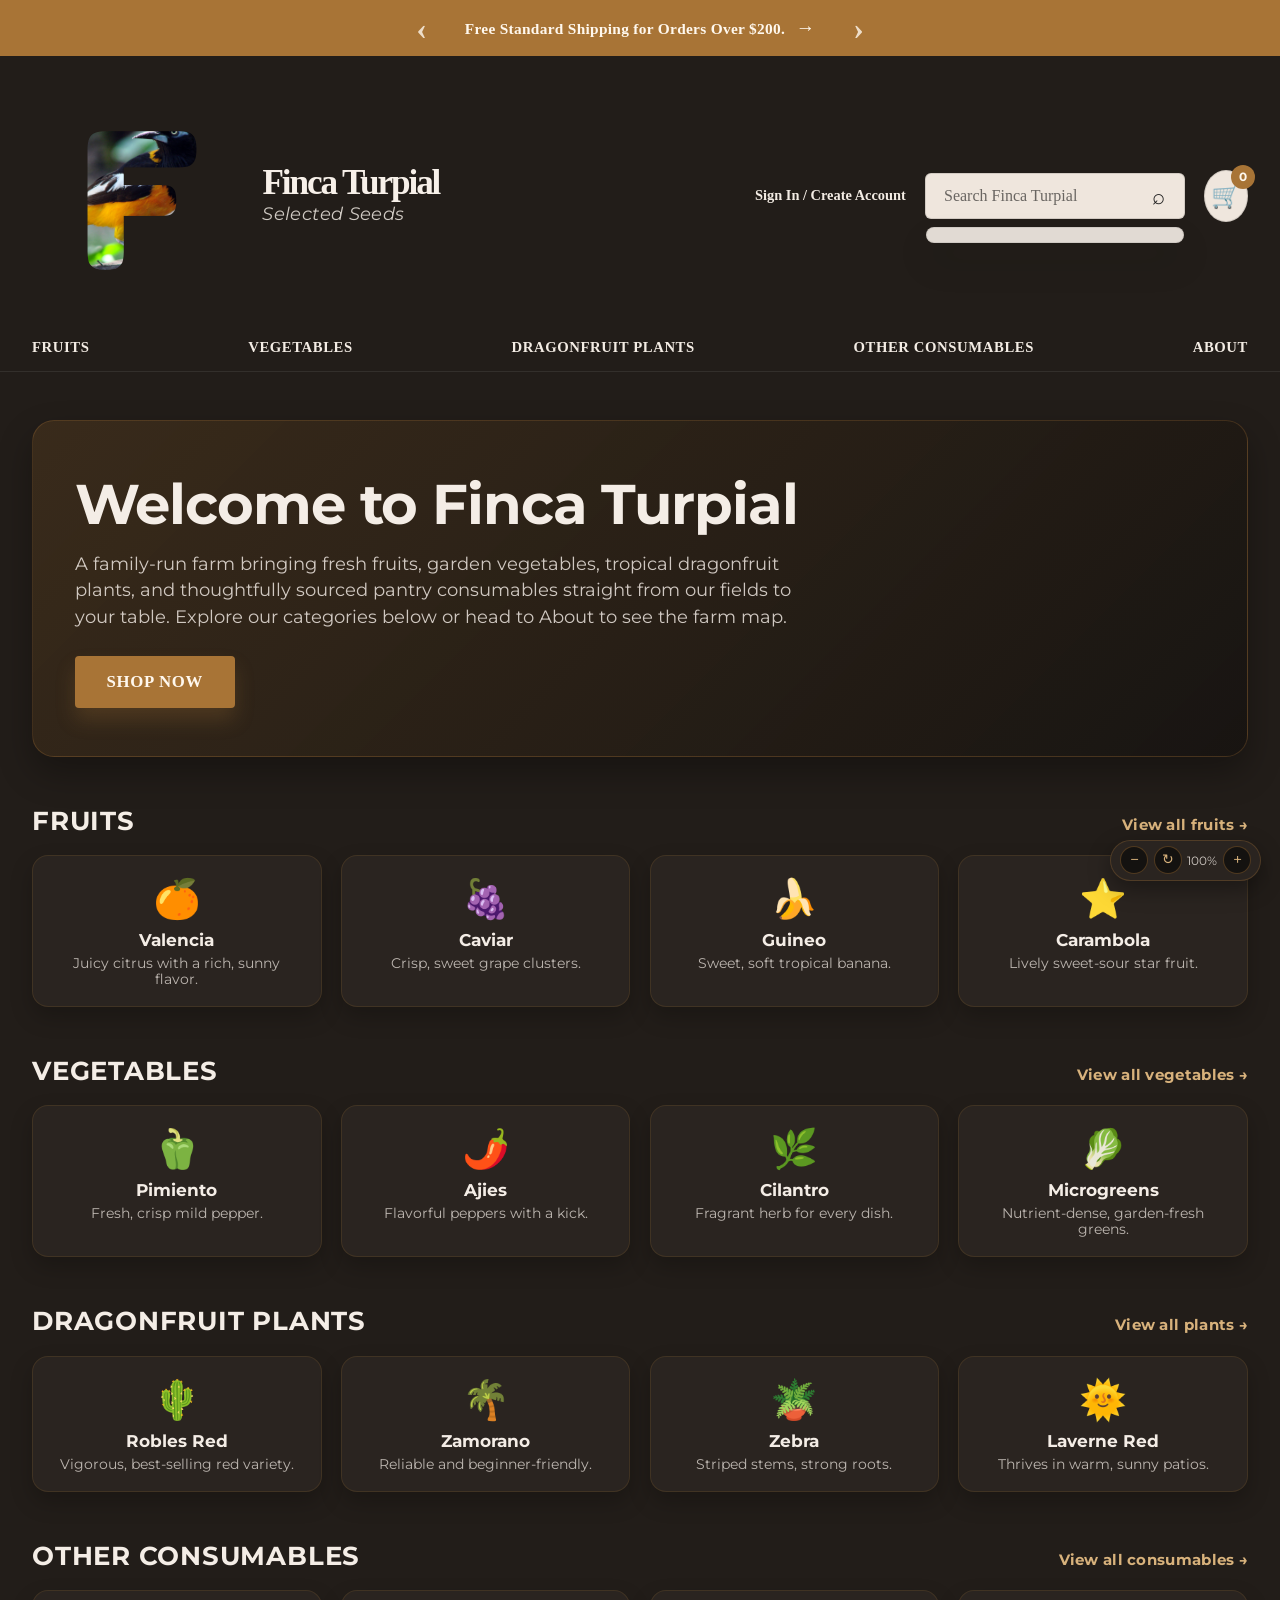
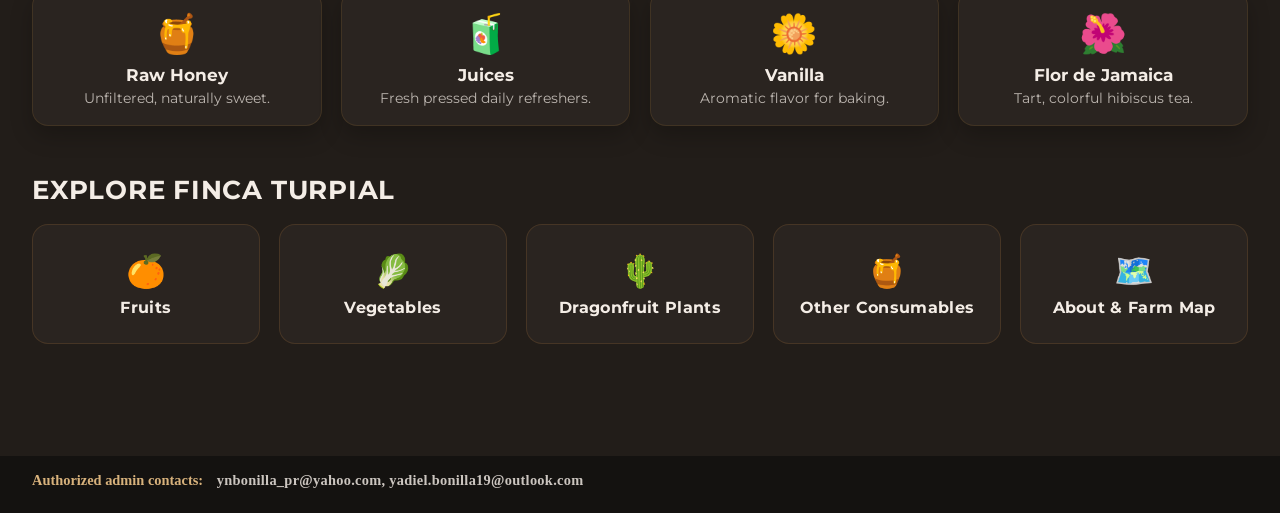
==== commit 5ba4bb89: "Add site-wide zoom control and redesign index.html as a dashboard - New floating zoom control (80-15" ====
--- a/index.html
+++ b/index.html
@@ -9,7 +9,7 @@
     <link href="https://fonts.googleapis.com/css2?family=Copperplate:wght@400;700&family=Baloo+2:wght@700;800&family=Fredoka:wght@600;700&family=Montserrat:wght@400;500;600;700;800;900&display=swap" rel="stylesheet" />
     <link rel="stylesheet" href="styles.css" />
   </head>
-  <body>
+  <body data-page="index.html">
     <div class="promo-bar">
       <button class="promo-arrow" aria-label="Previous offer">&lsaquo;</button>
       <span>Free Standard Shipping for Orders Over $200. <span class="promo-link">→</span></span>
@@ -52,17 +52,161 @@
       </nav>
     </header>
 
-    <main class="hero-section">
-      <div class="hero-card">
-        <h2>Recently Added</h2>
-        <p>Browse new products you might have missed</p>
-        <button class="shop-button">SHOP NOW</button>
-      </div>
-
-      <div class="slider-controls" aria-label="Slider controls">
-        <button class="control-button" aria-label="Previous slide">&lsaquo;</button>
-        <button class="control-button pause" aria-label="Pause slider">II</button>
-        <button class="control-button" aria-label="Next slide">&rsaquo;</button>
+    <main class="dashboard-page">
+      <div class="dashboard-shell">
+        <section class="dashboard-hero">
+          <h2>Welcome to Finca Turpial</h2>
+          <p>
+            A family-run farm bringing fresh fruits, garden vegetables, tropical dragonfruit plants, and
+            thoughtfully sourced pantry consumables straight from our fields to your table. Explore our
+            categories below or head to About to see the farm map.
+          </p>
+          <button class="shop-button">SHOP NOW</button>
+        </section>
+
+        <section class="dashboard-section" aria-labelledby="featured-fruits">
+          <div class="dashboard-section-head">
+            <h3 id="featured-fruits">Fruits</h3>
+            <a class="view-all-link" href="fruits.html">View all fruits &rarr;</a>
+          </div>
+          <div class="preview-grid">
+            <article class="preview-card">
+              <div class="preview-emoji">🍊</div>
+              <h4>Valencia</h4>
+              <p>Juicy citrus with a rich, sunny flavor.</p>
+            </article>
+            <article class="preview-card">
+              <div class="preview-emoji">🍇</div>
+              <h4>Caviar</h4>
+              <p>Crisp, sweet grape clusters.</p>
+            </article>
+            <article class="preview-card">
+              <div class="preview-emoji">🍌</div>
+              <h4>Guineo</h4>
+              <p>Sweet, soft tropical banana.</p>
+            </article>
+            <article class="preview-card">
+              <div class="preview-emoji">⭐</div>
+              <h4>Carambola</h4>
+              <p>Lively sweet-sour star fruit.</p>
+            </article>
+          </div>
+        </section>
+
+        <section class="dashboard-section" aria-labelledby="featured-vegetables">
+          <div class="dashboard-section-head">
+            <h3 id="featured-vegetables">Vegetables</h3>
+            <a class="view-all-link" href="vegetables.html">View all vegetables &rarr;</a>
+          </div>
+          <div class="preview-grid">
+            <article class="preview-card">
+              <div class="preview-emoji">🫑</div>
+              <h4>Pimiento</h4>
+              <p>Fresh, crisp mild pepper.</p>
+            </article>
+            <article class="preview-card">
+              <div class="preview-emoji">🌶️</div>
+              <h4>Ajies</h4>
+              <p>Flavorful peppers with a kick.</p>
+            </article>
+            <article class="preview-card">
+              <div class="preview-emoji">🌿</div>
+              <h4>Cilantro</h4>
+              <p>Fragrant herb for every dish.</p>
+            </article>
+            <article class="preview-card">
+              <div class="preview-emoji">🥬</div>
+              <h4>Microgreens</h4>
+              <p>Nutrient-dense, garden-fresh greens.</p>
+            </article>
+          </div>
+        </section>
+
+        <section class="dashboard-section" aria-labelledby="featured-dragonfruit">
+          <div class="dashboard-section-head">
+            <h3 id="featured-dragonfruit">Dragonfruit Plants</h3>
+            <a class="view-all-link" href="dragonfruit-plants.html">View all plants &rarr;</a>
+          </div>
+          <div class="preview-grid">
+            <article class="preview-card">
+              <div class="preview-emoji">🌵</div>
+              <h4>Robles Red</h4>
+              <p>Vigorous, best-selling red variety.</p>
+            </article>
+            <article class="preview-card">
+              <div class="preview-emoji">🌴</div>
+              <h4>Zamorano</h4>
+              <p>Reliable and beginner-friendly.</p>
+            </article>
+            <article class="preview-card">
+              <div class="preview-emoji">🪴</div>
+              <h4>Zebra</h4>
+              <p>Striped stems, strong roots.</p>
+            </article>
+            <article class="preview-card">
+              <div class="preview-emoji">🌞</div>
+              <h4>Laverne Red</h4>
+              <p>Thrives in warm, sunny patios.</p>
+            </article>
+          </div>
+        </section>
+
+        <section class="dashboard-section" aria-labelledby="featured-other">
+          <div class="dashboard-section-head">
+            <h3 id="featured-other">Other Consumables</h3>
+            <a class="view-all-link" href="other-consumables.html">View all consumables &rarr;</a>
+          </div>
+          <div class="preview-grid">
+            <article class="preview-card">
+              <div class="preview-emoji">🍯</div>
+              <h4>Raw Honey</h4>
+              <p>Unfiltered, naturally sweet.</p>
+            </article>
+            <article class="preview-card">
+              <div class="preview-emoji">🧃</div>
+              <h4>Juices</h4>
+              <p>Fresh pressed daily refreshers.</p>
+            </article>
+            <article class="preview-card">
+              <div class="preview-emoji">🌼</div>
+              <h4>Vanilla</h4>
+              <p>Aromatic flavor for baking.</p>
+            </article>
+            <article class="preview-card">
+              <div class="preview-emoji">🌺</div>
+              <h4>Flor de Jamaica</h4>
+              <p>Tart, colorful hibiscus tea.</p>
+            </article>
+          </div>
+        </section>
+
+        <section class="dashboard-section" aria-labelledby="quick-nav">
+          <div class="dashboard-section-head">
+            <h3 id="quick-nav">Explore Finca Turpial</h3>
+          </div>
+          <div class="quick-nav-grid">
+            <a class="quick-nav-card" href="fruits.html">
+              <span class="quick-nav-emoji">🍊</span>
+              Fruits
+            </a>
+            <a class="quick-nav-card" href="vegetables.html">
+              <span class="quick-nav-emoji">🥬</span>
+              Vegetables
+            </a>
+            <a class="quick-nav-card" href="dragonfruit-plants.html">
+              <span class="quick-nav-emoji">🌵</span>
+              Dragonfruit Plants
+            </a>
+            <a class="quick-nav-card" href="other-consumables.html">
+              <span class="quick-nav-emoji">🍯</span>
+              Other Consumables
+            </a>
+            <a class="quick-nav-card" href="about.html">
+              <span class="quick-nav-emoji">🗺️</span>
+              About &amp; Farm Map
+            </a>
+          </div>
+        </section>
       </div>
     </main>
 
--- a/styles.css
+++ b/styles.css
@@ -106,22 +106,22 @@
 }
 
 .brand-mark {
-  width: 144px;
-  height: 144px;
+  width: 216px;
+  height: 216px;
   display: grid;
   place-items: center;
 }
 
 .brand-circle {
   font-family: "Fredoka", "Baloo 2", "Playfair Display", sans-serif;
-  font-size: 8.25rem;
+  font-size: 12.375rem;
   font-weight: 700;
   line-height: 1;
   color: var(--accent-contrast);
   transform: translateY(-1px);
   background-image: url("assets/logo-fill.jpg");
   background-size: 180%;
-  background-position: 70% 25%;
+  background-position: 70% 45%;
   background-repeat: no-repeat;
   -webkit-background-clip: text;
   background-clip: text;
@@ -660,6 +660,69 @@
   padding-left: 1.2rem;
 }
 
+.zoom-control {
+  position: fixed;
+  right: 1.2rem;
+  bottom: 1.2rem;
+  z-index: 999;
+  display: flex;
+  align-items: center;
+  gap: 0.35rem;
+  background: var(--surface-card);
+  border: 1px solid rgba(var(--accent-rgb), 0.3);
+  border-radius: 999px;
+  padding: 0.35rem 0.55rem;
+  box-shadow: 0 8px 22px rgba(0, 0, 0, 0.35);
+}
+
+.zoom-btn {
+  width: 28px;
+  height: 28px;
+  flex-shrink: 0;
+  border-radius: 50%;
+  border: 1px solid rgba(var(--accent-rgb), 0.4);
+  background: var(--surface-strong);
+  color: var(--accent-soft);
+  font-size: 1rem;
+  line-height: 1;
+  cursor: pointer;
+  display: flex;
+  align-items: center;
+  justify-content: center;
+  transition: background 0.2s ease, color 0.2s ease;
+}
+
+.zoom-btn:hover,
+.zoom-btn:focus-visible {
+  background: var(--accent);
+  color: var(--accent-contrast);
+}
+
+.zoom-btn.zoom-reset {
+  font-size: 0.85rem;
+}
+
+.zoom-level {
+  min-width: 3.4ch;
+  text-align: center;
+  font-size: 0.76rem;
+  color: rgba(244, 237, 230, 0.82);
+}
+
+@media (max-width: 520px) {
+  .zoom-control {
+    right: 0.6rem;
+    bottom: 0.6rem;
+    padding: 0.28rem 0.4rem;
+  }
+
+  .zoom-btn {
+    width: 24px;
+    height: 24px;
+    font-size: 0.9rem;
+  }
+}
+
 .admin-note {
   display: flex;
   flex-wrap: wrap;
@@ -765,3 +828,164 @@
     width: min(240px, calc(100vw - 1.5rem));
   }
 }
+
+/* Dashboard home page */
+.dashboard-page {
+  padding: 3rem 2rem 4rem;
+  background: var(--surface);
+}
+
+.dashboard-shell {
+  max-width: 1320px;
+  margin: 0 auto;
+}
+
+.dashboard-hero {
+  position: relative;
+  padding: 3rem 2.6rem;
+  margin-bottom: 3rem;
+  background: linear-gradient(135deg, rgba(var(--accent-rgb), 0.22), rgba(20, 18, 16, 0.4)), #1a1613;
+  border: 1px solid rgba(var(--accent-rgb), 0.28);
+  border-radius: 22px;
+  box-shadow: 0 16px 34px rgba(0, 0, 0, 0.3);
+}
+
+.dashboard-hero h2 {
+  margin: 0 0 0.8rem;
+  font-size: clamp(2.4rem, 4.4vw, 3.6rem);
+  color: #f4ede6;
+  letter-spacing: -0.02em;
+}
+
+.dashboard-hero p {
+  margin: 0 0 1.6rem;
+  max-width: 62ch;
+  color: rgba(244, 237, 230, 0.82);
+  font-size: 1.1rem;
+  line-height: 1.5;
+}
+
+.dashboard-section {
+  margin-bottom: 3rem;
+}
+
+.dashboard-section-head {
+  display: flex;
+  align-items: baseline;
+  justify-content: space-between;
+  gap: 1rem;
+  margin-bottom: 1.2rem;
+  flex-wrap: wrap;
+}
+
+.dashboard-section-head h3 {
+  margin: 0;
+  font-size: 1.6rem;
+  color: #f4ede6;
+  text-transform: uppercase;
+  letter-spacing: 0.03em;
+}
+
+.view-all-link {
+  color: var(--accent-soft);
+  font-weight: 700;
+  text-decoration: none;
+  font-size: 0.92rem;
+  letter-spacing: 0.02em;
+  white-space: nowrap;
+}
+
+.view-all-link:hover,
+.view-all-link:focus-visible {
+  text-decoration: underline;
+}
+
+.preview-grid {
+  display: grid;
+  grid-template-columns: repeat(4, minmax(0, 1fr));
+  gap: 1.2rem;
+}
+
+.preview-card {
+  background: var(--surface-card);
+  border: 1px solid rgba(var(--accent-rgb), 0.18);
+  border-radius: 16px;
+  padding: 1.2rem;
+  text-align: center;
+  box-shadow: 0 10px 22px rgba(0, 0, 0, 0.22);
+}
+
+.preview-card .preview-emoji {
+  font-size: 2.4rem;
+  margin-bottom: 0.5rem;
+}
+
+.preview-card h4 {
+  margin: 0 0 0.3rem;
+  color: #f4ede6;
+  font-size: 1.05rem;
+}
+
+.preview-card p {
+  margin: 0;
+  color: rgba(244, 237, 230, 0.72);
+  font-size: 0.85rem;
+}
+
+.quick-nav-grid {
+  display: grid;
+  grid-template-columns: repeat(5, minmax(0, 1fr));
+  gap: 1.2rem;
+}
+
+.quick-nav-card {
+  display: flex;
+  flex-direction: column;
+  align-items: center;
+  gap: 0.5rem;
+  padding: 1.6rem 1rem;
+  background: var(--surface-card);
+  border: 1px solid rgba(var(--accent-rgb), 0.22);
+  border-radius: 16px;
+  color: #f4ede6;
+  text-decoration: none;
+  font-weight: 700;
+  letter-spacing: 0.02em;
+  text-align: center;
+  transition: transform 0.2s ease, box-shadow 0.2s ease, border-color 0.2s ease;
+}
+
+.quick-nav-card:hover,
+.quick-nav-card:focus-visible {
+  transform: translateY(-4px);
+  border-color: var(--accent-deep);
+  box-shadow: 0 16px 30px rgba(var(--accent-deep-rgb), 0.22);
+}
+
+.quick-nav-card .quick-nav-emoji {
+  font-size: 2rem;
+}
+
+@media (max-width: 980px) {
+  .preview-grid {
+    grid-template-columns: repeat(2, minmax(0, 1fr));
+  }
+
+  .quick-nav-grid {
+    grid-template-columns: repeat(3, minmax(0, 1fr));
+  }
+}
+
+@media (max-width: 640px) {
+  .dashboard-hero {
+    padding: 2rem 1.4rem;
+  }
+
+  .preview-grid {
+    grid-template-columns: 1fr;
+  }
+
+  .quick-nav-grid {
+    grid-template-columns: repeat(2, minmax(0, 1fr));
+  }
+}
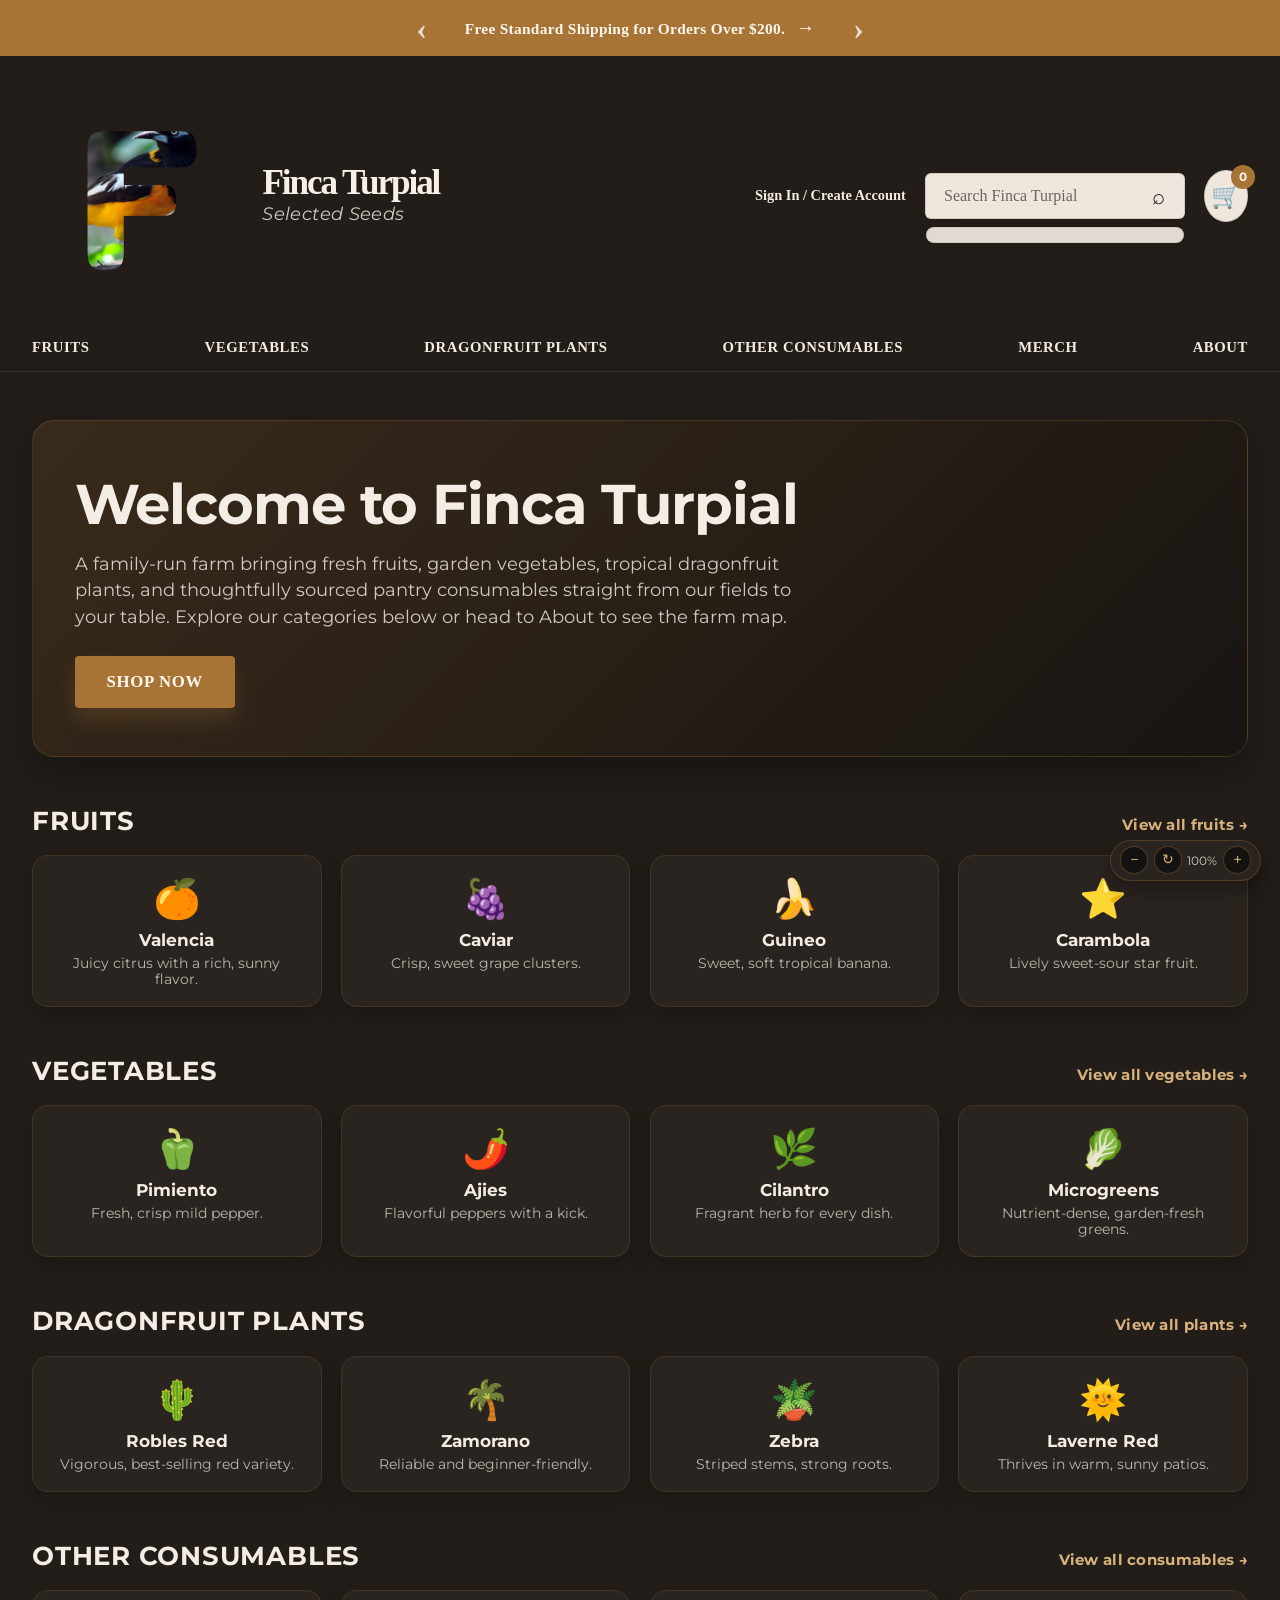
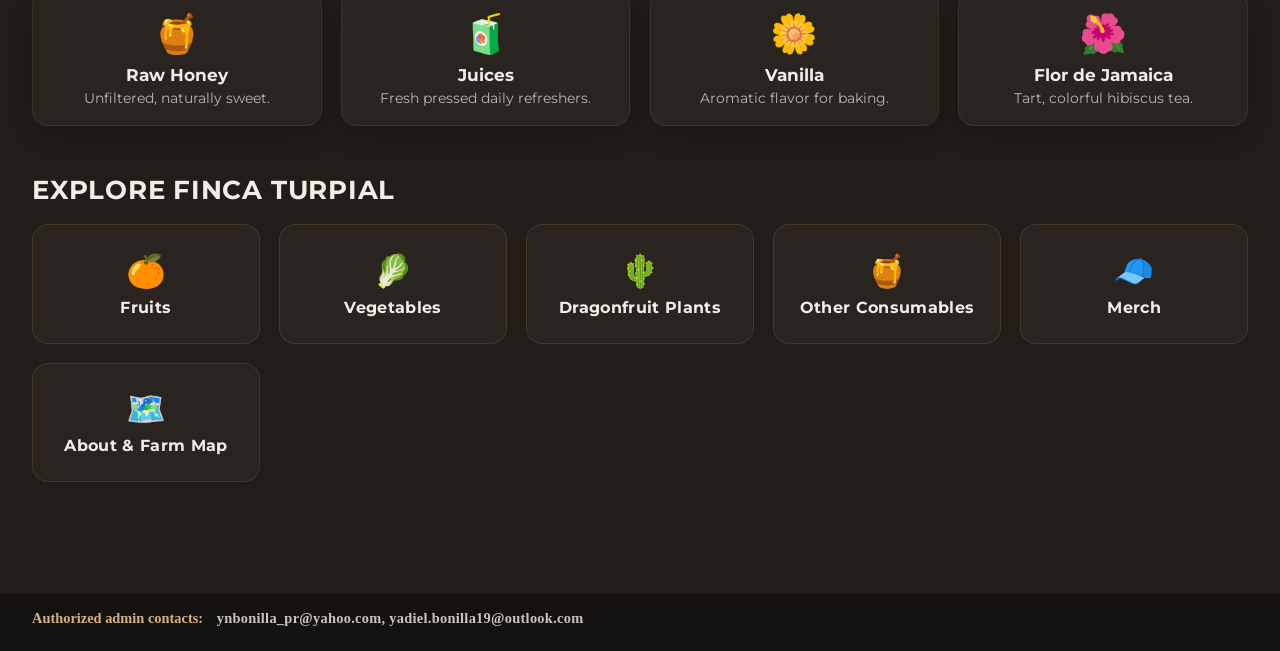
==== commit 1ea9ba48: "Add Merch catalog tab Co-authored-by: Copilot <223556219+Copilot@users.noreply.github.com>" ====
--- a/index.html
+++ b/index.html
@@ -48,6 +48,7 @@
         <a href="vegetables.html">VEGETABLES</a>
         <a href="dragonfruit-plants.html">DRAGONFRUIT PLANTS</a>
         <a href="other-consumables.html">OTHER CONSUMABLES</a>
+        <a href="merch.html">MERCH</a>
         <a href="about.html">ABOUT</a>
       </nav>
     </header>
@@ -201,6 +202,10 @@
               <span class="quick-nav-emoji">🍯</span>
               Other Consumables
             </a>
+            <a class="quick-nav-card" href="merch.html">
+              <span class="quick-nav-emoji">🧢</span>
+              Merch
+            </a>
             <a class="quick-nav-card" href="about.html">
               <span class="quick-nav-emoji">🗺️</span>
               About &amp; Farm Map
